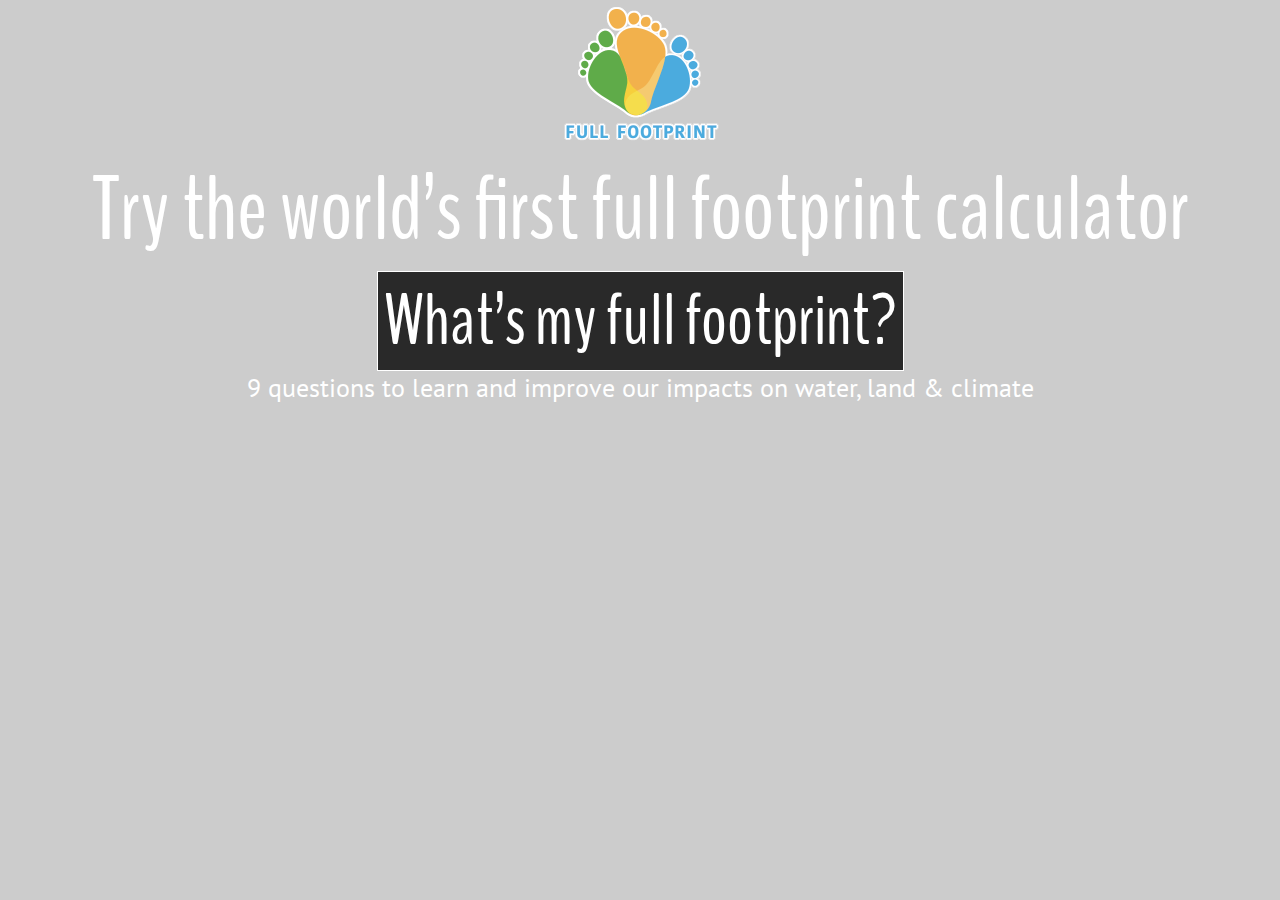
==== index.html @ 677ace6f "first commit" ====
<!doctype html>
<html class="no-js">
<head>
<meta http-equiv="Content-Type" content="text/html; charset=utf-8" />
<title>Full Footprint</title>
<!-- Load CSS -->
<link href="https://fonts.googleapis.com/css?family=Lato|Open+Sans+Condensed:300|PT+Sans|BenchNine" rel="stylesheet">
<link rel="stylesheet" href="styles/main.css">


</head>
<!-- Start Body -->
<body ng-app="ffpApp">

    <div ng-view class="fade"> 
    </div>


    <!-- build:js(.) scripts/vendor.js -->
    <!-- bower:js -->
    <script src="components/jquery/dist/jquery.min.js"></script>
    <script src="components/angular/angular.js"></script>
    <script src="components/angular-animate/angular-animate.js"></script>
    <script src="components/angular-cookies/angular-cookies.js"></script>
    <script src="components/angular-resource/angular-resource.js"></script>
    <script src="components/angular-route/angular-route.js"></script>
    <script src="components/angular-sanitize/angular-sanitize.js"></script>
    <script src="components/angular-touch/angular-touch.js"></script>
    <!-- endbower -->
    <!-- endbuild -->

    <!-- build:js({.tmp,app}) scripts/scripts.js -->
    <script src="scripts/app.js"></script>
    <script src="scripts/controllers/main.js"></script>
    <script src="scripts/controllers/questions.js"></script>
    <script src="scripts/controllers/results.js"></script>
    <!-- endbuild -->
</body>
<!-- End Body -->


</html>
---- styles/main.css ----
/* Space out content a bit */
body {
  background: linear-gradient(to right, rgba(0,0,0,0.2), rgba(0,0,0,0.2)), url(images/splash.jpg);
  background-size: cover, cover;

}

.logo {
  background: url(/images/ffp.png);
  width: 100%;
  background-position: center, center;
  height: 150px;
  background-repeat: no-repeat;
}

.title, .subtitle {
  width: 100%;
  color: #fff;
  text-align: center;
}

.title {
  font-size: 90px;
  font-family: 'BenchNine', sans-serif;  
}

.subtitle {
  font-size: 26px;
  font-family: 'PT Sans', sans-serif;
}

button {
  background-color: rgba(0,0,0,0.8);
  border: solid 1px #fff;
  color: #fff;
  font-size: 72px;
  font-family: 'BenchNine', sans-serif;
}

div.splash_button {
  margin-right: auto;
  margin-left: auto;
  width: initial;
  text-align: center;
}

div.question {
  font-family: 'Open Sans Condensed', sans-serif;
  font-size: 72px;
  color: #fff;
  text-align: center;
  font-weight: lighter;
}

div.answer {
  font-family: 'Lato', sans-serif;
  font-size: 24px;
  color: #fff;
  width: 29%;
  margin-left: 2%;
  margin-right: 2%;
  float: left;
  clear: none;
  text-align: center;
}
div.answer img {
    margin-left: auto;
    margin-right: auto;
    display: block;
}

div.results {

}

div.results {
    width: 300px;
  height: 300px;
  float: left;
  clear: none;
  background-repeat: no-repeat;
}

div.results_display {
  width: 900px;
  margin-left: auto;
  margin-right: auto;
}
div.air {
  background-image : url(/images/ffp.png);
}
div.land {
  background-image : url(/images/ffp.png);
}
div.water {
  background-image : url(/images/ffp.png);
}

#tips {
  width: 50%;
  margin-left: auto;
  margin-right: auto;
  color: #fff;
  font-family: 'Lato', sans-serif;
  font-size: 24px;
}

#tips ul li {
  list-style: none;
}

.fade {
    position: absolute;
    top: 0;
    left: 0;
    right: 0;
    height: 100%;
    opacity: 1;
}
.fade.ng-enter,
.fade.ng-leave {
    -webkit-transition: all 1s ease;
    transition: all 1s ease;
}
.fade.ng-enter {
    opacity: 0;
}
.fade.ng-enter-active {
    opacity: 1;
}
.fade.ng-leave {
    opacity: 1;
}
.fade.ng-leave-active {
    opacity: 0;
}
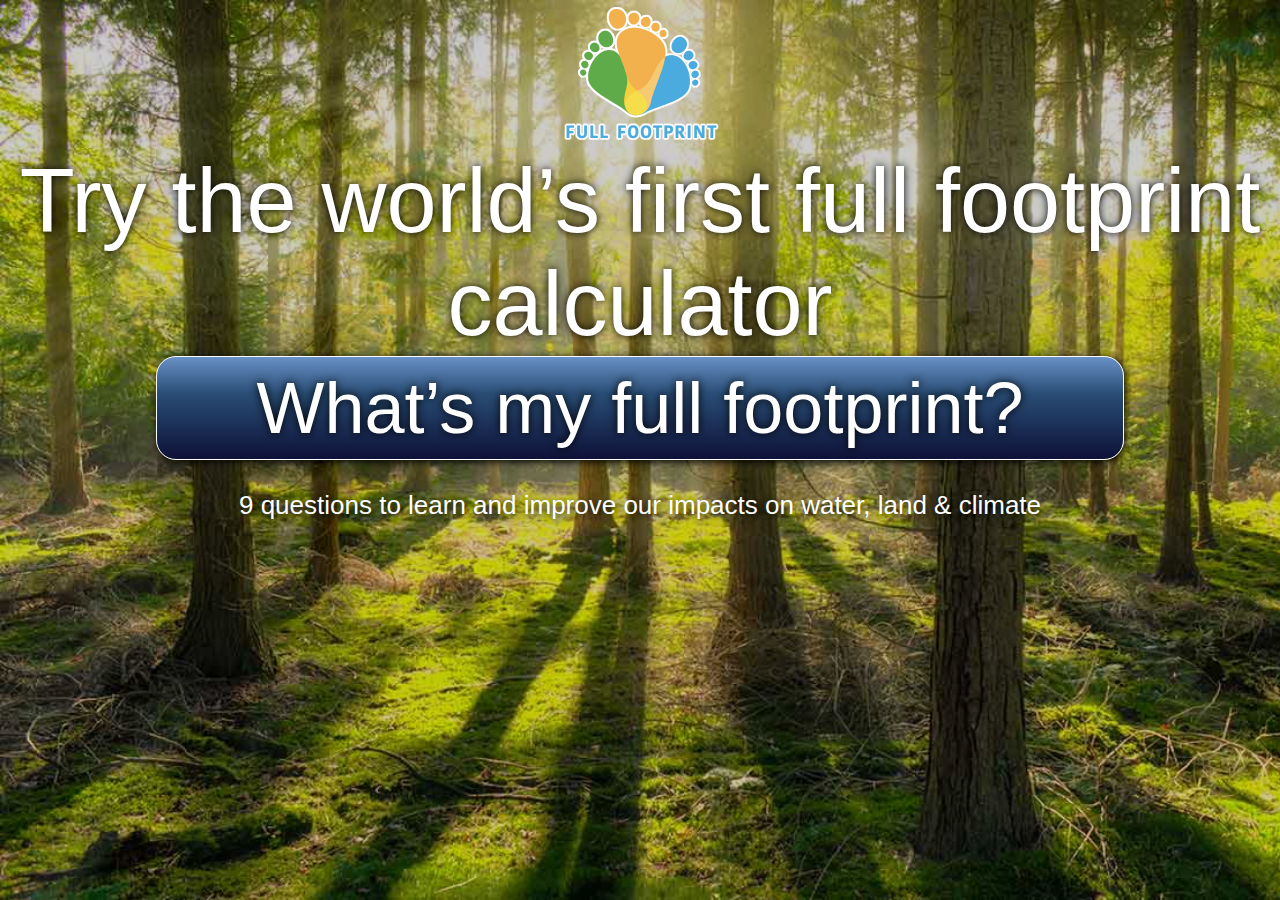
==== commit 384b736e: "graphics added" ====
--- a/index.html
+++ b/index.html
@@ -4,7 +4,7 @@
 <meta http-equiv="Content-Type" content="text/html; charset=utf-8" />
 <title>Full Footprint</title>
 <!-- Load CSS -->
-<link href="https://fonts.googleapis.com/css?family=Lato|Open+Sans+Condensed:300|PT+Sans|BenchNine" rel="stylesheet">
+<link href="https://fonts.googleapis.com/css?family=Lato:100,300,400,700|Open+Sans+Condensed:300" rel="stylesheet">
 <link rel="stylesheet" href="styles/main.css">
 
 
--- a/styles/main.css
+++ b/styles/main.css
@@ -1,7 +1,8 @@
 /* Space out content a bit */
 body {
-  background: linear-gradient(to right, rgba(0,0,0,0.2), rgba(0,0,0,0.2)), url(images/splash.jpg);
+  background: linear-gradient(to right, rgba(0,0,0,0.2), rgba(0,0,0,0.2)), url(/images/splash.jpg);
   background-size: cover, cover;
+  background-attachment: fixed;
 
 }
 
@@ -17,16 +18,22 @@
   width: 100%;
   color: #fff;
   text-align: center;
-}
+
+}
+
+
 
 .title {
   font-size: 90px;
   font-family: 'BenchNine', sans-serif;  
+  text-shadow: 0px 0px 8px #000;
 }
 
 .subtitle {
   font-size: 26px;
   font-family: 'PT Sans', sans-serif;
+  padding-top: 30px;
+    text-shadow: 2px 2px 8px #000;
 }
 
 button {
@@ -35,6 +42,20 @@
   color: #fff;
   font-size: 72px;
   font-family: 'BenchNine', sans-serif;
+    background: rgb(105,145,198);
+    background: -moz-linear-gradient(top, rgba(105,145,198,1) 0%, rgba(41,77,117,1) 36%, rgba(14,17,56,1) 100%);
+    background: -webkit-linear-gradient(top, rgba(105,145,198,1) 0%,rgba(41,77,117,1) 36%,rgba(14,17,56,1) 100%);
+    background: linear-gradient(to bottom, rgba(105,145,198,1) 0%,rgba(41,77,117,1) 36%,rgba(14,17,56,1) 100%);
+    filter: progid:DXImageTransform.Microsoft.gradient( startColorstr='#6991c6', endColorstr='#0e1138',GradientType=0 );
+    font-weight: 300;
+    padding-left: 100px;
+    padding-right: 100px;
+    padding-top: 10px;
+    padding-bottom: 10px;
+    -moz-border-radius: 10px;
+    -webkit-border-radius: 20px;
+    text-shadow: 0 0 10px #000;
+    box-shadow: 2px 2px 8px #000;
 }
 
 div.splash_button {
@@ -44,15 +65,28 @@
   text-align: center;
 }
 
-div.question {
+div.question, div#results_header {
   font-family: 'Open Sans Condensed', sans-serif;
   font-size: 72px;
   color: #fff;
   text-align: center;
   font-weight: lighter;
-}
-
-div.answer {
+  text-shadow: 0 0 4px #000;
+}
+
+
+div#results_header {
+  height: 200px;
+  font-family: Lato;
+  font-size: 60px;
+  text-align: center;
+  font-weight: 200;
+  text-shadow: 0 0 8px #000;
+  letter-spacing: -4px;
+
+}
+
+div.answer, div#tips_header {
   font-family: 'Lato', sans-serif;
   font-size: 24px;
   color: #fff;
@@ -62,6 +96,55 @@
   float: left;
   clear: none;
   text-align: center;
+  text-shadow: 0 0 4px #000;
+  margin-bottom: 30px;
+}
+
+div.answer img {
+  box-shadow: 0 0 0px rgba(0,0,0,0);
+  transition: 2s;
+  background-color: rgba(255,255,255,0);
+}
+
+div.answer img:hover {
+  box-shadow: 0 0 50px #fff;
+  background-color: rgba(255,255,255,0.4);
+  transition: 2s;
+}
+
+div#tips_header {
+    font-size: 40px;
+    text-shadow: 0 0 8px rgba(1,68,33, 0.7);
+    font-weight: 300;
+}
+
+div.checkbox {
+  width: 20px;
+  height: 20px;
+  border: solid 3px #fff;
+  -moz-border-radius: 3px;
+  -webkit-border-radius: 3px;
+  clear: none;
+  float: left;
+  margin-top: 2px;
+  margin-right: 20px;
+}
+
+div.answer.a4_5, div.answer.a5_5 , div.answer.a1_4, div.answer.a3_4, , div.answer.a2_4, div.answer.a4_4 {
+    width: 30%;
+}
+div.answer.a4_5, div.answer.a1_4, div.answer.a3_4 {
+    margin-left: 15%;
+    margin-right: 5%;
+}
+div.answer.a5_5, div.answer.a2_4, div.answer.a4_4 {
+    margin-left: 5%;
+    margin-right: 15%;
+}
+
+div#tips_header {
+  width: 100%;
+  margin-top: 100px;
 }
 div.answer img {
     margin-left: auto;
@@ -72,28 +155,78 @@
 div.results {
 
 }
+div.results_ocontainer {
+    width: 295px;
+  height: 295px;
+  display: block;
+  float: none;
+  clear: none;
+  display: inline-block;  
+}
+div.results_container {
+    width: 295px;
+  height: 295px;
+  display: table;
+    position: absolute;
+}
+
+div.results_vcontainer {
+
+    width: 295px;
+  height: 295px;
+    display: table-cell;
+    vertical-align: middle;
+}
 
 div.results {
-    width: 300px;
-  height: 300px;
-  float: left;
+  margin: auto;
+  float: none;
   clear: none;
   background-repeat: no-repeat;
-}
-
-div.results_display {
+  background-position: center center;
+    -moz-border-radius: 100px;
+    -webkit-border-radius: 100px;
+    border-radius: 100%;
+        border: solid 2px rgba(255,255,255,0.5);
+            font-size: 40px;
+    text-align: center;
+    color: #fff;
+    //padding-top: 140px;
+    //padding-top: 15%;
+    font-family: 'Open Sans Condensed', sans-serif;
+    line-height: 295px;
+}
+span.results_text {
+    vertical-align: middle;
+    //height: inherit;
+    //text-align: center;
+    //width: inherit;
+    //height: 100%;
+    //width: 100%;
+    //line-height: 90%;
+    display: inline-block;
+    line-height: normal;
+    text-shadow: 0 0 4px #000;
+    line-height: 22px;
+}
+
+div#results_display {
   width: 900px;
   margin-left: auto;
   margin-right: auto;
 }
+
+
+
 div.air {
-  background-image : url(/images/ffp.png);
+  background: url(/images/air.png), rgba(0, 102, 204,0.8);
+
 }
 div.land {
-  background-image : url(/images/ffp.png);
+  background: url(/images/land.png), rgba(102, 102, 51,0.8);
 }
 div.water {
-  background-image : url(/images/ffp.png);
+  background : url(/images/water.png), rgba(0, 153, 153,0.8);
 }
 
 #tips {
@@ -107,6 +240,14 @@
 
 #tips ul li {
   list-style: none;
+  font-weight: 300;
+  margin-bottom: 20px;
+  text-shadow: 0 0 8px rgba(1,68,33, 0.7);
+}
+
+#tips ul li.offset {
+  font-weight: 700;
+  text-shadow: 0 0 8px rgba(1,68,33, 1);
 }
 
 .fade {
@@ -133,4 +274,54 @@
 }
 .fade.ng-leave-active {
     opacity: 0;
-}+}
+.bubble_subtitles {
+  font-size: 16px;
+  line-height: 18px;
+  display: block;
+}
+div.offset {
+  margin-bottom: 30px;
+}
+div.offset div {
+    margin-left: 5%;
+    margin-right: 5%;
+    width: 22%;
+    -moz-border-radius: 10px;
+    -webkit-border-radius: 10px;
+    border: solid 3px rgba(255,255,255, 0.9);
+    background: rgba(255,255,255, 0.4);
+    font-family: 'Lato', sans-serif;
+    color: #fff;
+    text-align: center;
+    font-size: 30px;
+    padding-top: 30px;
+    padding-bottom: 30px;
+    float: left;
+    clear: none;
+    margin-bottom: 30px;
+    text-shadow: 0 0 5px rgba(1,68,33, 1);
+    transition: 2s;
+}
+
+div.offset div:hover {
+  transition: 2s;
+  text-shadow: 0 0 20px rgba(1,68,33, 1);
+  background: rgba(250,250,250, 0.7);
+}
+
+div#tips_header {
+  margin-left: 0px;
+  margin-right: 0px;
+}
+
+
+@media (max-width: 450px) { 
+    div.answer {
+      width: 100%;
+      float: left;
+      clear: both;
+    }
+}
+
+
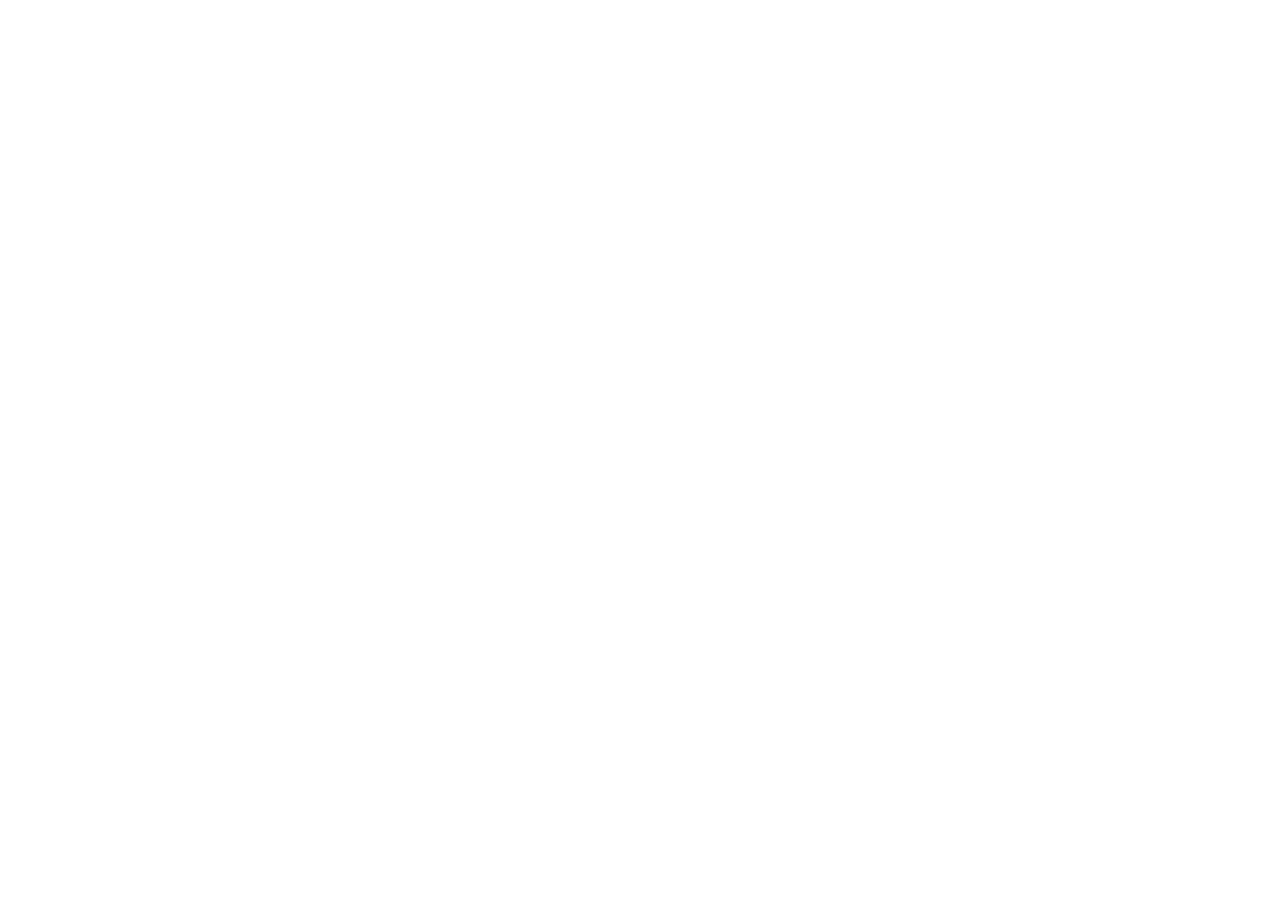
==== commit afb4d2d2: "path rerouting" ====
--- a/index.html
+++ b/index.html
@@ -12,7 +12,7 @@
 <!-- Start Body -->
 <body ng-app="ffpApp">
 
-    <div ng-view class="fade"> 
+    <div id="calculator" ng-view class="fade"> 
     </div>
 
 
--- a/styles/main.css
+++ b/styles/main.css
@@ -1,12 +1,12 @@
 /* Space out content a bit */
-body {
-  background: linear-gradient(to right, rgba(0,0,0,0.2), rgba(0,0,0,0.2)), url(/images/splash.jpg);
-  background-size: cover, cover;
-  background-attachment: fixed;
-
-}
-
-.logo {
+//body {
+//  background: linear-gradient(to right, rgba(0,0,0,0.2), rgba(0,0,0,0.2)), url(/images/splash.jpg);
+//  background-size: cover, cover;
+//  background-attachment: fixed;
+//
+//}
+
+#calculator .logo {
   background: url(/images/ffp.png);
   width: 100%;
   background-position: center, center;
@@ -14,29 +14,27 @@
   background-repeat: no-repeat;
 }
 
-.title, .subtitle {
+#calculator .title, .subtitle {
   width: 100%;
   color: #fff;
   text-align: center;
 
 }
 
-
-
-.title {
+#calculator .title {
   font-size: 90px;
   font-family: 'BenchNine', sans-serif;  
   text-shadow: 0px 0px 8px #000;
 }
 
-.subtitle {
+#calculator .subtitle {
   font-size: 26px;
   font-family: 'PT Sans', sans-serif;
   padding-top: 30px;
     text-shadow: 2px 2px 8px #000;
 }
 
-button {
+#calculator button {
   background-color: rgba(0,0,0,0.8);
   border: solid 1px #fff;
   color: #fff;
@@ -58,14 +56,14 @@
     box-shadow: 2px 2px 8px #000;
 }
 
-div.splash_button {
+#calculator div.splash_button {
   margin-right: auto;
   margin-left: auto;
   width: initial;
   text-align: center;
 }
 
-div.question, div#results_header {
+#calculator div.question, div#results_header {
   font-family: 'Open Sans Condensed', sans-serif;
   font-size: 72px;
   color: #fff;
@@ -75,7 +73,7 @@
 }
 
 
-div#results_header {
+#calculator div#results_header {
   height: 200px;
   font-family: Lato;
   font-size: 60px;
@@ -83,10 +81,9 @@
   font-weight: 200;
   text-shadow: 0 0 8px #000;
   letter-spacing: -4px;
-
-}
-
-div.answer, div#tips_header {
+}
+
+#calculator div.answer, div#tips_header {
   font-family: 'Lato', sans-serif;
   font-size: 24px;
   color: #fff;
@@ -100,25 +97,25 @@
   margin-bottom: 30px;
 }
 
-div.answer img {
+#calculator div.answer img {
   box-shadow: 0 0 0px rgba(0,0,0,0);
   transition: 2s;
   background-color: rgba(255,255,255,0);
 }
 
-div.answer img:hover {
+#calculator div.answer img:hover {
   box-shadow: 0 0 50px #fff;
   background-color: rgba(255,255,255,0.4);
   transition: 2s;
 }
 
-div#tips_header {
+#calculator div#tips_header {
     font-size: 40px;
     text-shadow: 0 0 8px rgba(1,68,33, 0.7);
     font-weight: 300;
 }
 
-div.checkbox {
+#calculator div.checkbox {
   width: 20px;
   height: 20px;
   border: solid 3px #fff;
@@ -128,34 +125,42 @@
   float: left;
   margin-top: 2px;
   margin-right: 20px;
-}
-
-div.answer.a4_5, div.answer.a5_5 , div.answer.a1_4, div.answer.a3_4, , div.answer.a2_4, div.answer.a4_4 {
+  transition: 1s;
+    background-position: center center;
+  background-size: 100%;
+}
+
+#calculator div.checkbox.checked {
+  background-image: url(http://calculator.fullfootprint.org/images/ic_done_white_24dp.png);
+  background-position: center center;
+  background-size: 100%;
+  transition: 1s;
+}
+
+#calculator div.answer.a4_5, div.answer.a5_5 , div.answer.a1_4, div.answer.a3_4, , div.answer.a2_4, div.answer.a4_4 {
     width: 30%;
 }
-div.answer.a4_5, div.answer.a1_4, div.answer.a3_4 {
+#calculator div.answer.a4_5, div.answer.a1_4, div.answer.a3_4 {
     margin-left: 15%;
     margin-right: 5%;
 }
-div.answer.a5_5, div.answer.a2_4, div.answer.a4_4 {
+#calculator div.answer.a5_5, div.answer.a2_4, div.answer.a4_4 {
     margin-left: 5%;
     margin-right: 15%;
 }
 
-div#tips_header {
+#calculator div#tips_header {
   width: 100%;
   margin-top: 100px;
 }
-div.answer img {
+
+#calculator div.answer img {
     margin-left: auto;
     margin-right: auto;
     display: block;
 }
 
-div.results {
-
-}
-div.results_ocontainer {
+#calculator div.results_ocontainer {
     width: 295px;
   height: 295px;
   display: block;
@@ -163,22 +168,22 @@
   clear: none;
   display: inline-block;  
 }
-div.results_container {
+
+#calculator div.results_container {
     width: 295px;
   height: 295px;
   display: table;
     position: absolute;
 }
 
-div.results_vcontainer {
-
+#calculator div.results_vcontainer {
     width: 295px;
   height: 295px;
     display: table-cell;
     vertical-align: middle;
 }
 
-div.results {
+#calculator div.results {
   margin: auto;
   float: none;
   clear: none;
@@ -196,7 +201,7 @@
     font-family: 'Open Sans Condensed', sans-serif;
     line-height: 295px;
 }
-span.results_text {
+#calculator span.results_text {
     vertical-align: middle;
     //height: inherit;
     //text-align: center;
@@ -210,26 +215,27 @@
     line-height: 22px;
 }
 
-div#results_display {
+#calculator div#results_display {
   width: 900px;
   margin-left: auto;
   margin-right: auto;
 }
 
-
-
-div.air {
-  background: url(/images/air.png), rgba(0, 102, 204,0.8);
-
-}
-div.land {
-  background: url(/images/land.png), rgba(102, 102, 51,0.8);
-}
-div.water {
-  background : url(/images/water.png), rgba(0, 153, 153,0.8);
-}
-
-#tips {
+#calculator div.grow {
+  transition: 2s;
+}
+
+#calculator div.air {
+  background: url(http://calculator.fullfootprint.org/images/air.png), rgba(0, 102, 204,0.8);
+}
+#calculator div.land {
+  background: url(http://calculator.fullfootprint.org/images/land.png), rgba(102, 102, 51,0.8);
+}
+#calculator div.water {
+  background : url(http://calculator.fullfootprint.org/images/water.png), rgba(0, 153, 153,0.8);
+}
+
+#calculator #tips {
   width: 50%;
   margin-left: auto;
   margin-right: auto;
@@ -238,52 +244,56 @@
   font-size: 24px;
 }
 
-#tips ul li {
+#calculator #tips ul li {
   list-style: none;
   font-weight: 300;
   margin-bottom: 20px;
   text-shadow: 0 0 8px rgba(1,68,33, 0.7);
 }
 
-#tips ul li.offset {
+#calculator #tips ul li.offset {
   font-weight: 700;
   text-shadow: 0 0 8px rgba(1,68,33, 1);
 }
 
-.fade {
+#calculator .fade {
     position: absolute;
     top: 0;
     left: 0;
     right: 0;
     height: 100%;
     opacity: 1;
-}
-.fade.ng-enter,
-.fade.ng-leave {
+    background: linear-gradient(to right, rgba(0,0,0,0.2), rgba(0,0,0,0.2)), url(/images/splash.jpg);
+    background-size: cover, cover;
+    background-attachment: fixed;
+    z-index: 3000;
+}
+#calculator .fade.ng-enter,
+#calculator .fade.ng-leave {
     -webkit-transition: all 1s ease;
     transition: all 1s ease;
 }
-.fade.ng-enter {
+#calculator .fade.ng-enter {
     opacity: 0;
 }
-.fade.ng-enter-active {
+#calculator .fade.ng-enter-active {
     opacity: 1;
 }
-.fade.ng-leave {
+#calculator .fade.ng-leave {
     opacity: 1;
 }
-.fade.ng-leave-active {
+#calculator .fade.ng-leave-active {
     opacity: 0;
 }
-.bubble_subtitles {
+#calculator .bubble_subtitles {
   font-size: 16px;
   line-height: 18px;
   display: block;
 }
-div.offset {
+#calculator div.offset {
   margin-bottom: 30px;
 }
-div.offset div {
+#calculator div.offset div {
     margin-left: 5%;
     margin-right: 5%;
     width: 22%;
@@ -304,20 +314,82 @@
     transition: 2s;
 }
 
-div.offset div:hover {
+#calculator div.offset div:hover {
   transition: 2s;
   text-shadow: 0 0 20px rgba(1,68,33, 1);
   background: rgba(250,250,250, 0.7);
 }
 
-div#tips_header {
+#calculator div#tips_header {
   margin-left: 0px;
   margin-right: 0px;
 }
 
+#calculator div.imgbg {
+  background-image: url(http://calculator.fullfootprint.org/images/whitebg.png);
+  width: 253px;
+  height: 176px;
+  margin: auto;
+}
+
+#calculator div.imgbg img{
+  opacity: 1;
+}
+
+#calculator div.imgbg img:hover{
+  opacity: 0.7;
+}
+
+
+#calculator .fade-in-and-out {
+  -webkit-animation: fade-in-and-out 4s 1;
+  animation: fade-in-and-out 4s 1;
+  opacity: 1;
+}
+
+@-webkit-keyframes fade-in-and-out {
+  0% { opacity: 1; }
+  50% { opacity: 0; }
+  100% { opacity: 1; }
+}
+
+#calculator .flash_this {
+  opacity: 1;
+  -webkit-animation: fade-in-and-out 1s 1;
+  animation: fade-in-and-out 1s 1;
+}
+
+#calculator .fade-element-in {
+  position: absolute;
+  width: 100%;
+}
+
+#calculator .fade-element-in.ng-enter {
+  transition: 1s linear all;
+  opacity: 0;
+}
+
+#calculator .fade-element-in-init .fade-element-in.ng-enter {
+  opacity: 1;
+}
+
+#calculator .fade-element-in.ng-enter.ng-enter-active {
+  opacity: 1;
+}
+
+#calculator .fade-element-in.ng-leave {
+  transition: 1s linear all;
+  opacity: 1;
+}
+
+#calculator .fade-element-in.ng-leave.ng-leave-active {
+  opacity: 0;
+}
+
+
 
 @media (max-width: 450px) { 
-    div.answer {
+    #calculator div.answer {
       width: 100%;
       float: left;
       clear: both;
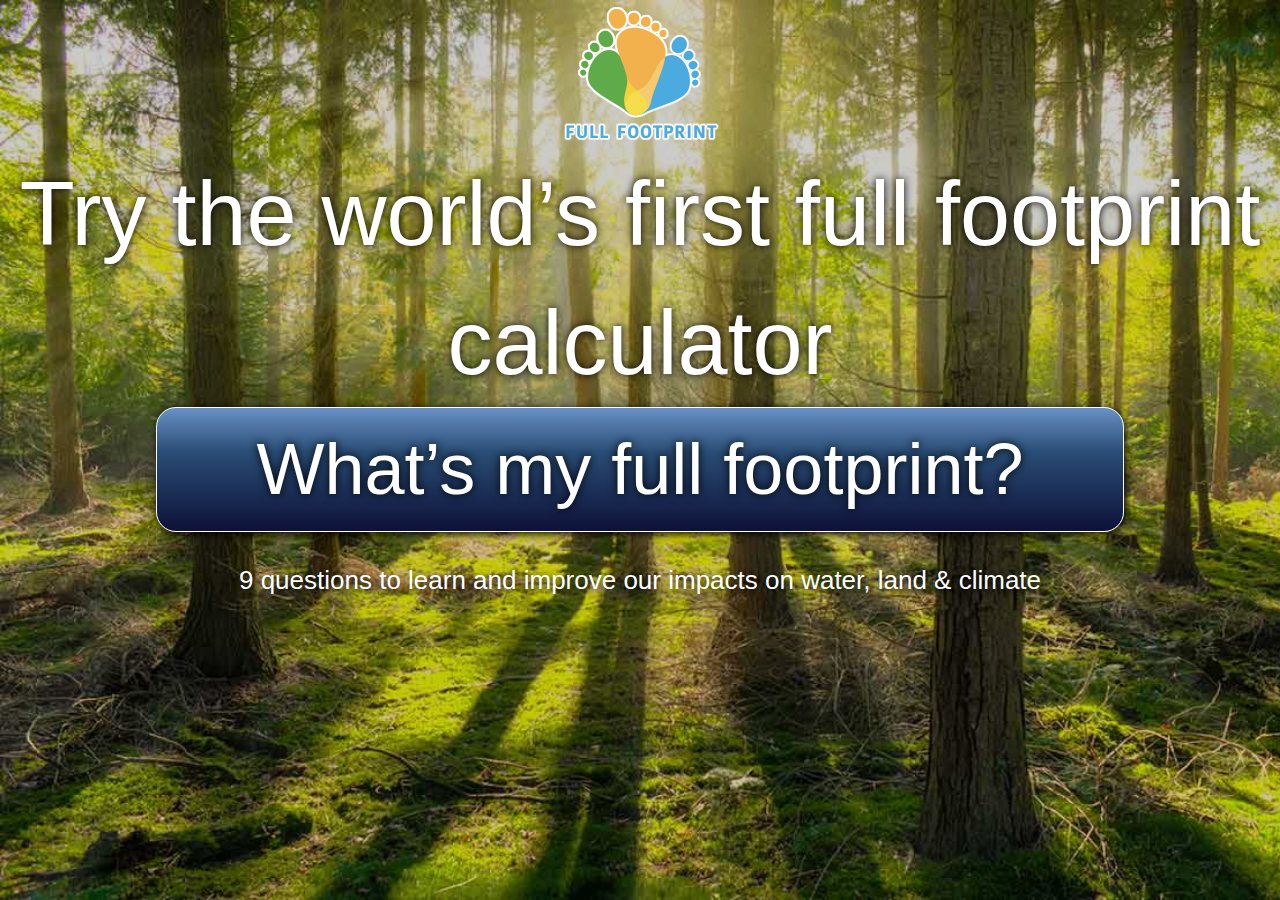
==== commit 71966b10: "add bootstrap" ====
--- a/index.html
+++ b/index.html
@@ -5,14 +5,15 @@
 <title>Full Footprint</title>
 <!-- Load CSS -->
 <link href="https://fonts.googleapis.com/css?family=Lato:100,300,400,700|Open+Sans+Condensed:300" rel="stylesheet">
+<link rel="stylesheet" href="components/bootstrap/dist/css/bootstrap.min.css">
 <link rel="stylesheet" href="styles/main.css">
-
+<base href="/">
 
 </head>
 <!-- Start Body -->
-<body ng-app="ffpApp">
+<body ng-app="ffpApp" id="calculator" style="width: 100%; height: 758px">
 
-    <div id="calculator" ng-view class="fade"> 
+    <div ng-view class="fade"> 
     </div>
 
 
@@ -24,6 +25,7 @@
     <script src="components/angular-cookies/angular-cookies.js"></script>
     <script src="components/angular-resource/angular-resource.js"></script>
     <script src="components/angular-route/angular-route.js"></script>
+    <script src="components/angular-bootstrap/ui-bootstrap-tpls.min.js"></script>
     <script src="components/angular-sanitize/angular-sanitize.js"></script>
     <script src="components/angular-touch/angular-touch.js"></script>
     <!-- endbower -->
--- a/styles/main.css
+++ b/styles/main.css
@@ -1,10 +1,7 @@
 /* Space out content a bit */
-//body {
-//  background: linear-gradient(to right, rgba(0,0,0,0.2), rgba(0,0,0,0.2)), url(/images/splash.jpg);
-//  background-size: cover, cover;
-//  background-attachment: fixed;
-//
-//}
+body {
+  overflow: hidden;
+}
 
 #calculator .logo {
   background: url(/images/ffp.png);
@@ -263,10 +260,20 @@
     right: 0;
     height: 100%;
     opacity: 1;
+    //background: linear-gradient(to right, rgba(0,0,0,0.2), rgba(0,0,0,0.2)), url(/images/splash.jpg);
+    //background-size: cover, cover;
+    //background-attachment: fixed;
+    z-index: 1000;
+}
+
+#calculator {
     background: linear-gradient(to right, rgba(0,0,0,0.2), rgba(0,0,0,0.2)), url(/images/splash.jpg);
     background-size: cover, cover;
     background-attachment: fixed;
-    z-index: 3000;
+    position: absolute;
+    top: 0;
+    left: 0;
+    z-index: 999;
 }
 #calculator .fade.ng-enter,
 #calculator .fade.ng-leave {
@@ -293,7 +300,7 @@
 #calculator div.offset {
   margin-bottom: 30px;
 }
-#calculator div.offset div {
+#calculator div.offset div.button {
     margin-left: 5%;
     margin-right: 5%;
     width: 22%;
@@ -314,7 +321,7 @@
     transition: 2s;
 }
 
-#calculator div.offset div:hover {
+#calculator div.offset div.button:hover {
   transition: 2s;
   text-shadow: 0 0 20px rgba(1,68,33, 1);
   background: rgba(250,250,250, 0.7);
@@ -386,7 +393,30 @@
   opacity: 0;
 }
 
-
+#offsetwindow {
+    transition: 1s;
+    width: 90%;
+    margin: 5%;
+}
+
+#appFooter {
+  height: 100px;
+  width: 100%;
+  position: absolute;
+  left: 0px;
+  text-align: center;
+  bottom: 0px;
+}
+
+#appFooter img {
+  margin-right: 20px;
+  margin-left: 20px;
+}
+
+#offsetwindowframe {
+  width: 100%;
+  height: 100%;
+}
 
 @media (max-width: 450px) { 
     #calculator div.answer {
@@ -396,4 +426,20 @@
     }
 }
 
-
+#footer-wrap {
+  visibility: hidden;
+}
+
+.sticky-footer-push {
+  height: 0px !important;
+  visibility: hidden;
+}
+
+#insertedCart {
+  width: 100%;
+}
+
+.modal-dialog {
+  width: 95%;
+}
+
